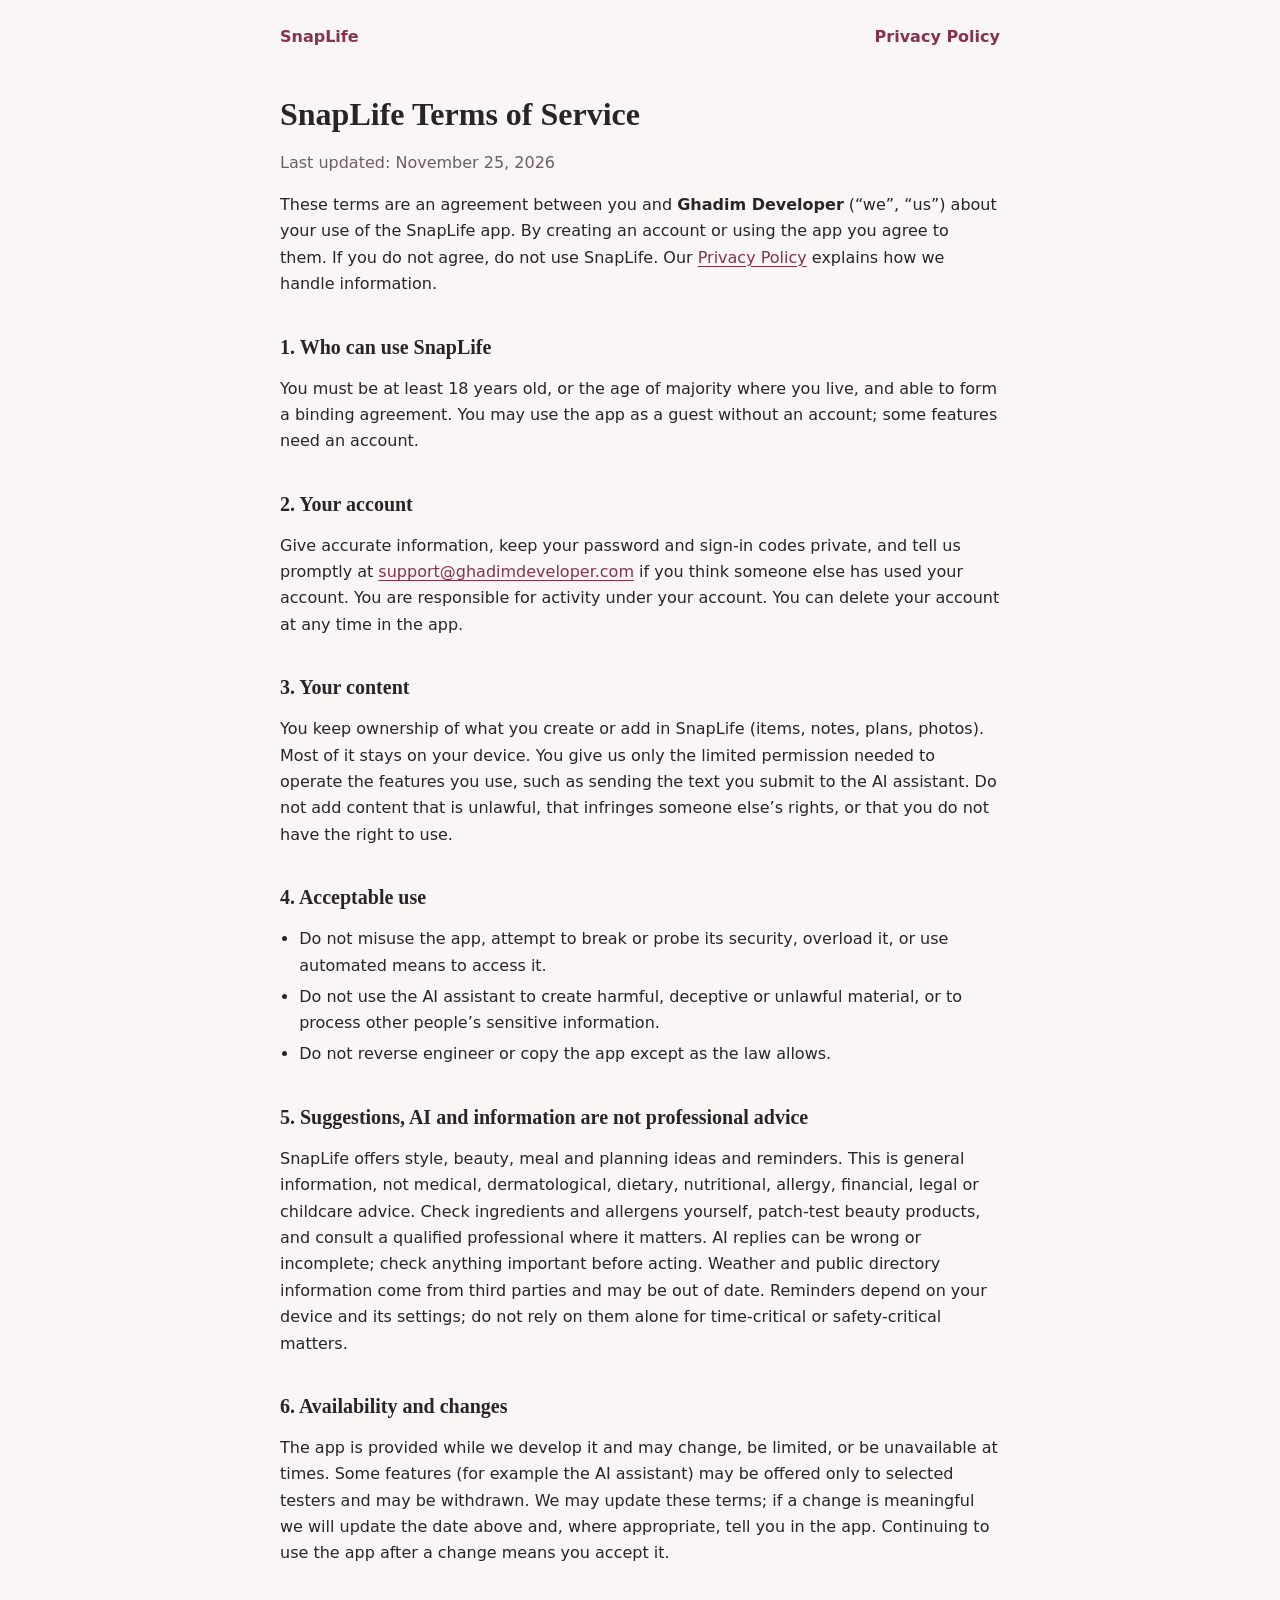
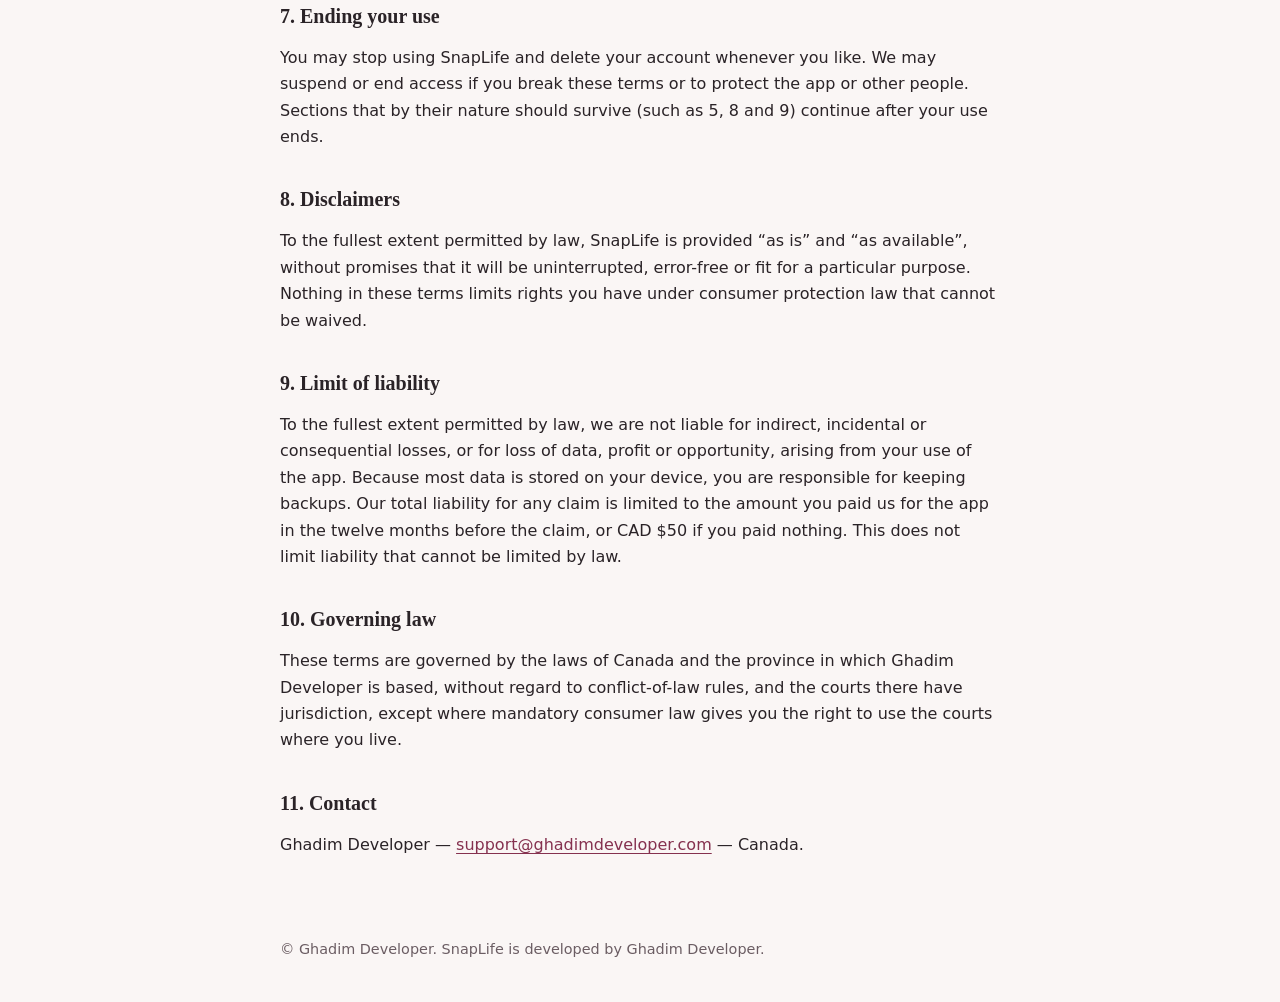
==== terms/index.html @ 315b9144 "SnapLife privacy policy and terms of service Co-Authored-By: Claude Sonnet 5.5 <noreply@anthropic.co" ====
<!doctype html><html lang="en"><head><meta charset="utf-8"><meta name="viewport" content="width=device-width,initial-scale=1"><title>SnapLife Terms of Service</title><link rel="stylesheet" href="/style.css"></head>
<body><header><a href="/">SnapLife</a><a href="/privacy/">Privacy Policy</a></header><main>
<h1>SnapLife Terms of Service</h1>
<p class="meta">Last updated: November 25, 2026</p>
<p>These terms are an agreement between you and <strong>Ghadim Developer</strong> (“we”, “us”) about your use of the SnapLife app. By creating an account or using the app you agree to them. If you do not agree, do not use SnapLife. Our <a href="/privacy/">Privacy Policy</a> explains how we handle information.</p>

<h2>1. Who can use SnapLife</h2>
<p>You must be at least 18 years old, or the age of majority where you live, and able to form a binding agreement. You may use the app as a guest without an account; some features need an account.</p>

<h2>2. Your account</h2>
<p>Give accurate information, keep your password and sign-in codes private, and tell us promptly at <a href="mailto:support@ghadimdeveloper.com">support@ghadimdeveloper.com</a> if you think someone else has used your account. You are responsible for activity under your account. You can delete your account at any time in the app.</p>

<h2>3. Your content</h2>
<p>You keep ownership of what you create or add in SnapLife (items, notes, plans, photos). Most of it stays on your device. You give us only the limited permission needed to operate the features you use, such as sending the text you submit to the AI assistant. Do not add content that is unlawful, that infringes someone else’s rights, or that you do not have the right to use.</p>

<h2>4. Acceptable use</h2>
<ul>
<li>Do not misuse the app, attempt to break or probe its security, overload it, or use automated means to access it.</li>
<li>Do not use the AI assistant to create harmful, deceptive or unlawful material, or to process other people’s sensitive information.</li>
<li>Do not reverse engineer or copy the app except as the law allows.</li>
</ul>

<h2>5. Suggestions, AI and information are not professional advice</h2>
<p>SnapLife offers style, beauty, meal and planning ideas and reminders. This is general information, not medical, dermatological, dietary, nutritional, allergy, financial, legal or childcare advice. Check ingredients and allergens yourself, patch-test beauty products, and consult a qualified professional where it matters. AI replies can be wrong or incomplete; check anything important before acting. Weather and public directory information come from third parties and may be out of date. Reminders depend on your device and its settings; do not rely on them alone for time-critical or safety-critical matters.</p>

<h2>6. Availability and changes</h2>
<p>The app is provided while we develop it and may change, be limited, or be unavailable at times. Some features (for example the AI assistant) may be offered only to selected testers and may be withdrawn. We may update these terms; if a change is meaningful we will update the date above and, where appropriate, tell you in the app. Continuing to use the app after a change means you accept it.</p>

<h2>7. Ending your use</h2>
<p>You may stop using SnapLife and delete your account whenever you like. We may suspend or end access if you break these terms or to protect the app or other people. Sections that by their nature should survive (such as 5, 8 and 9) continue after your use ends.</p>

<h2>8. Disclaimers</h2>
<p>To the fullest extent permitted by law, SnapLife is provided “as is” and “as available”, without promises that it will be uninterrupted, error-free or fit for a particular purpose. Nothing in these terms limits rights you have under consumer protection law that cannot be waived.</p>

<h2>9. Limit of liability</h2>
<p>To the fullest extent permitted by law, we are not liable for indirect, incidental or consequential losses, or for loss of data, profit or opportunity, arising from your use of the app. Because most data is stored on your device, you are responsible for keeping backups. Our total liability for any claim is limited to the amount you paid us for the app in the twelve months before the claim, or CAD $50 if you paid nothing. This does not limit liability that cannot be limited by law.</p>

<h2>10. Governing law</h2>
<p>These terms are governed by the laws of Canada and the province in which Ghadim Developer is based, without regard to conflict-of-law rules, and the courts there have jurisdiction, except where mandatory consumer law gives you the right to use the courts where you live.</p>

<h2>11. Contact</h2>
<p>Ghadim Developer — <a href="mailto:support@ghadimdeveloper.com">support@ghadimdeveloper.com</a> — Canada.</p>
</main><footer>© Ghadim Developer. SnapLife is developed by Ghadim Developer.</footer></body></html>
---- style.css ----
*{box-sizing:border-box}body{margin:0;font:1rem/1.65 system-ui,-apple-system,Segoe UI,Roboto,sans-serif;color:#2a2327;background:#faf6f5}
main{max-width:760px;margin:0 auto;padding:32px 20px 64px}header{max-width:760px;margin:0 auto;padding:24px 20px 0;display:flex;justify-content:space-between;gap:12px;flex-wrap:wrap}
header a{color:#85314f;font-weight:700;text-decoration:none}h1{font:700 2rem/1.2 Georgia,serif;margin:.4em 0}h2{font:700 1.25rem/1.3 Georgia,serif;margin:1.8em 0 .4em}
a{color:#85314f;text-underline-offset:3px}.meta{color:#6b5d63}ul{padding-left:1.2em}li{margin:.3em 0}footer{max-width:760px;margin:0 auto;padding:0 20px 40px;color:#6b5d63;font-size:.9rem}
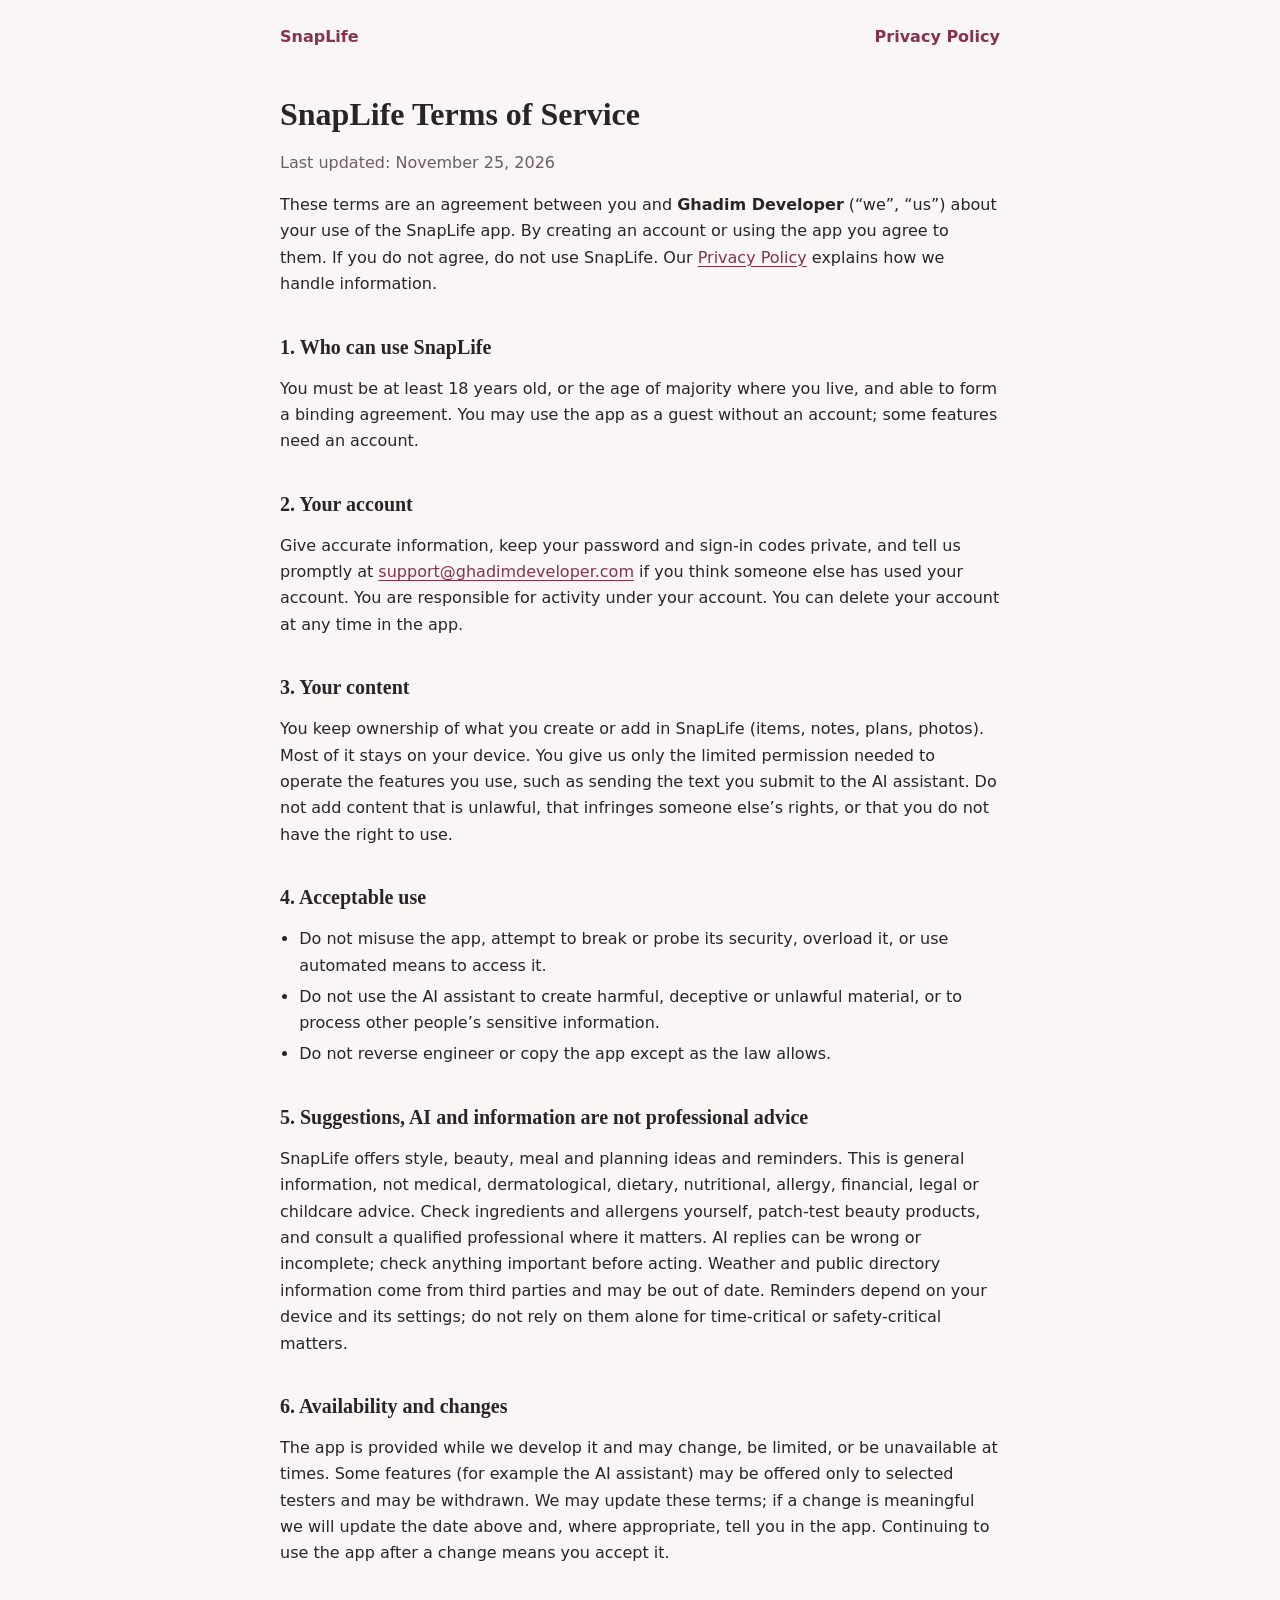
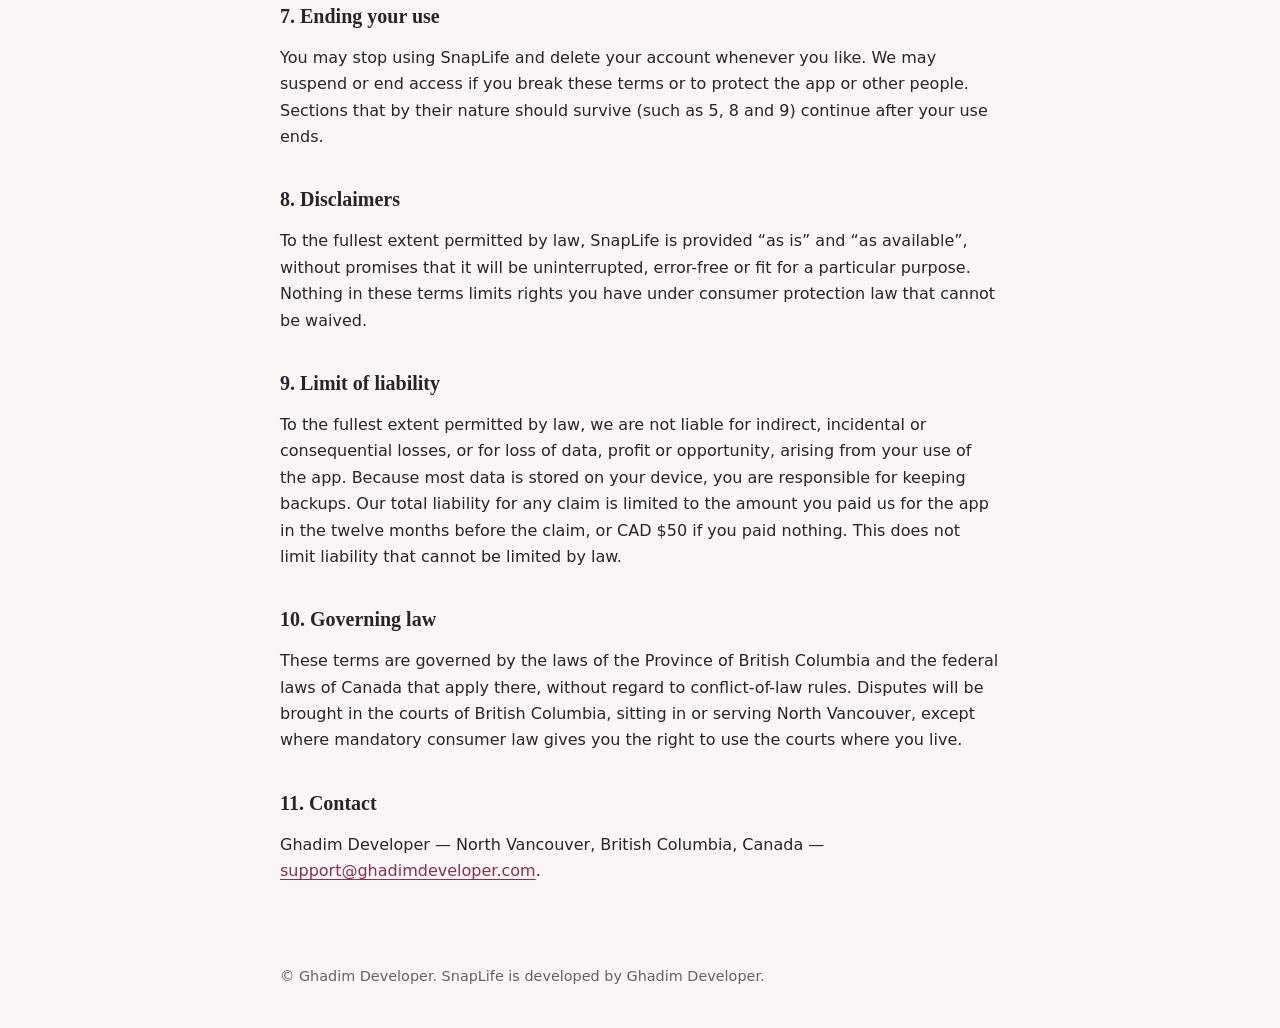
==== commit 72c22dbc: "Set governing law and contact location to North Vancouver, BC Co-Authored-By: Claude Sonnet 5.5 <nor" ====
--- a/terms/index.html
+++ b/terms/index.html
@@ -36,8 +36,8 @@
 <p>To the fullest extent permitted by law, we are not liable for indirect, incidental or consequential losses, or for loss of data, profit or opportunity, arising from your use of the app. Because most data is stored on your device, you are responsible for keeping backups. Our total liability for any claim is limited to the amount you paid us for the app in the twelve months before the claim, or CAD $50 if you paid nothing. This does not limit liability that cannot be limited by law.</p>
 
 <h2>10. Governing law</h2>
-<p>These terms are governed by the laws of Canada and the province in which Ghadim Developer is based, without regard to conflict-of-law rules, and the courts there have jurisdiction, except where mandatory consumer law gives you the right to use the courts where you live.</p>
+<p>These terms are governed by the laws of the Province of British Columbia and the federal laws of Canada that apply there, without regard to conflict-of-law rules. Disputes will be brought in the courts of British Columbia, sitting in or serving North Vancouver, except where mandatory consumer law gives you the right to use the courts where you live.</p>
 
 <h2>11. Contact</h2>
-<p>Ghadim Developer — <a href="mailto:support@ghadimdeveloper.com">support@ghadimdeveloper.com</a> — Canada.</p>
+<p>Ghadim Developer — North Vancouver, British Columbia, Canada — <a href="mailto:support@ghadimdeveloper.com">support@ghadimdeveloper.com</a>.</p>
 </main><footer>© Ghadim Developer. SnapLife is developed by Ghadim Developer.</footer></body></html>
